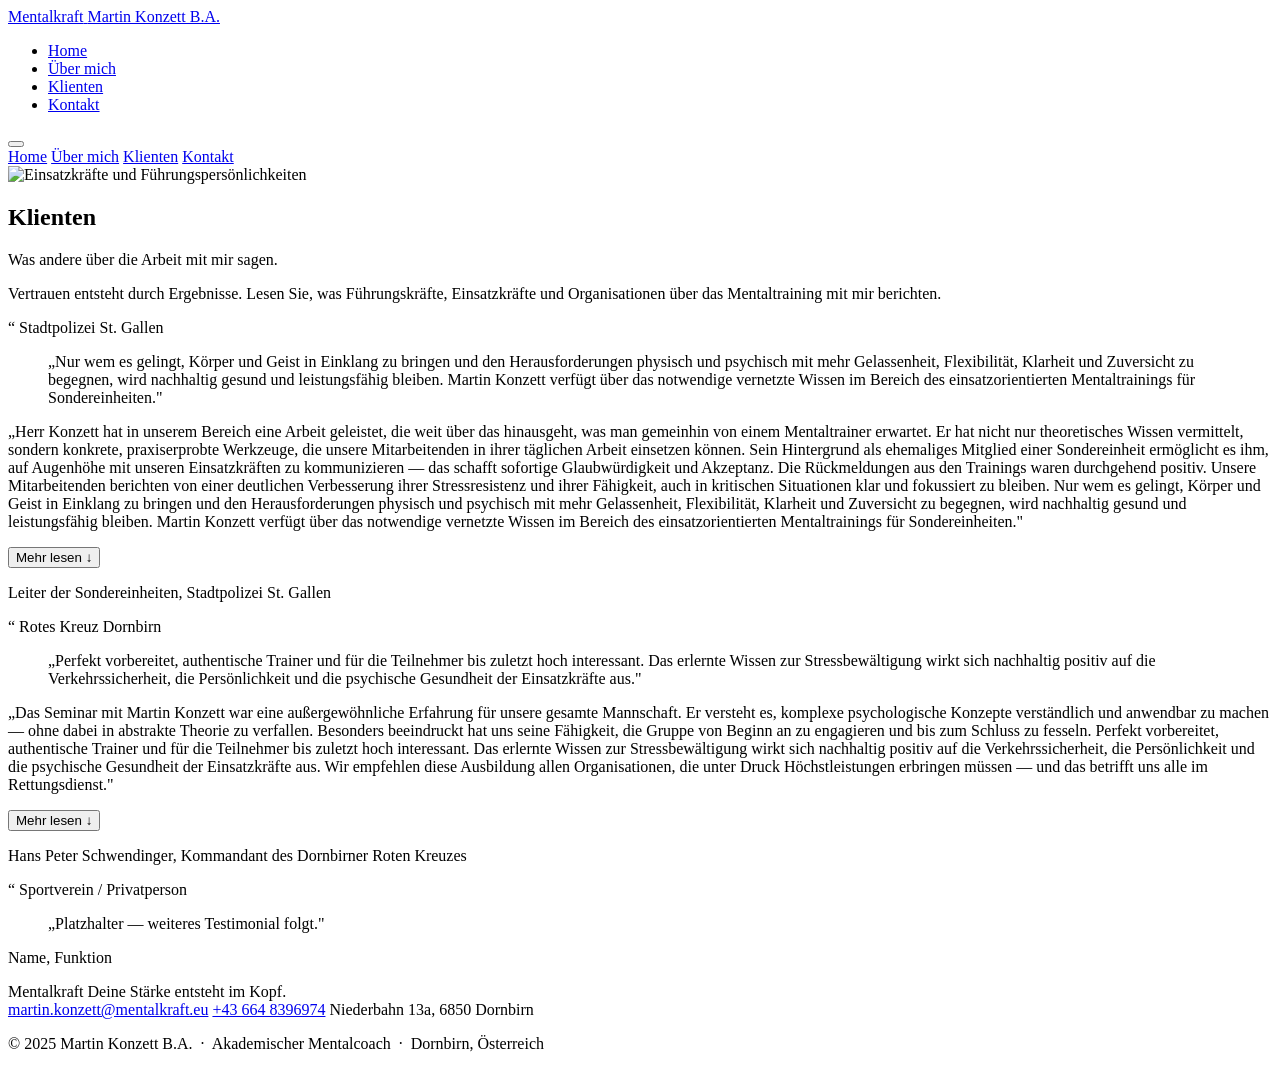
==== klienten.html @ e2764fb9 "Add files via upload" ====
<!DOCTYPE html>
<html lang="de">
<head>
  <meta charset="UTF-8">
  <meta name="viewport" content="width=device-width, initial-scale=1.0">
  <title>Klienten — MENTALKRAFT | Martin Konzett B.A.</title>
  <meta name="description" content="Was Führungskräfte, Einsatzkräfte und Organisationen über das Mentaltraining mit Martin Konzett B.A. berichten.">
  <link rel="preconnect" href="https://fonts.googleapis.com">
  <link rel="preconnect" href="https://fonts.gstatic.com" crossorigin>
  <link href="https://fonts.googleapis.com/css2?family=Cormorant+Garamond:ital,wght@0,300;0,400;0,600;0,700;1,300;1,400;1,600&family=DM+Sans:wght@300;400;500&display=swap" rel="stylesheet">
  <link rel="stylesheet" href="css/style.css">
</head>
<body>

<!-- ================================================================
     NAVIGATION
     ================================================================ -->
<header>
  <nav class="nav" aria-label="Hauptnavigation">
    <a class="nav-logo" href="index.html">
      <span class="nav-logo-name">Mentalkraft</span>
      <span class="nav-logo-subtitle">Martin Konzett B.A.</span>
    </a>

    <ul class="nav-links" role="list">
      <li><a href="index.html">Home</a></li>
      <li><a href="ueber-mich.html">Über mich</a></li>
      <li><a href="klienten.html" class="active">Klienten</a></li>
      <li><a href="kontakt.html">Kontakt</a></li>
    </ul>

    <button class="nav-hamburger" aria-label="Menü öffnen" aria-expanded="false" aria-controls="mobile-overlay">
      <span></span>
      <span></span>
      <span></span>
    </button>
  </nav>

  <div class="nav-mobile-overlay" id="mobile-overlay" role="dialog" aria-label="Mobilmenü">
    <a href="index.html">Home</a>
    <a href="ueber-mich.html">Über mich</a>
    <a href="klienten.html" class="active">Klienten</a>
    <a href="kontakt.html">Kontakt</a>
  </div>
</header>

<main>

  <!-- ================================================================
       SECTION 1 — PAGE HERO
       ================================================================ -->
  <!-- PLACEHOLDER: All Unsplash images to be replaced with licensed or owned photography -->
  <section class="page-hero" aria-label="Seiten-Header">
    <div class="page-hero-bg">
      <img src="https://images.unsplash.com/photo-1552664730-d307ca884978?w=1920&q=80"
           alt="Einsatzkräfte und Führungspersönlichkeiten">
    </div>
    <div class="page-hero-overlay" aria-hidden="true"></div>
    <div class="page-hero-content">
      <h1 class="page-hero-title">Klienten</h1>
      <p class="page-hero-subline">Was andere über die Arbeit mit mir sagen.</p>
    </div>
  </section>


  <!-- ================================================================
       SECTION 2 — INTRO
       ================================================================ -->
  <section class="klienten-intro" aria-labelledby="klienten-intro-heading">
    <p class="klienten-intro-text reveal">
      Vertrauen entsteht durch Ergebnisse. Lesen Sie, was Führungskräfte,
      Einsatzkräfte und Organisationen über das Mentaltraining mit mir berichten.
    </p>
  </section>


  <!-- ================================================================
       SECTION 3 — TESTIMONIALS
       ================================================================ -->
  <section class="testimonials-section" aria-labelledby="testimonials-heading">

    <!-- TESTIMONIAL 1 — Stadtpolizei St. Gallen -->
    <article class="testimonial-block reveal" aria-label="Testimonial Stadtpolizei St. Gallen">
      <span class="testimonial-deco-quote" aria-hidden="true">&ldquo;</span>
      <span class="testimonial-badge">Stadtpolizei St. Gallen</span>

      <blockquote class="testimonial-quote">
        „Nur wem es gelingt, Körper und Geist in Einklang zu bringen und den
        Herausforderungen physisch und psychisch mit mehr Gelassenheit, Flexibilität,
        Klarheit und Zuversicht zu begegnen, wird nachhaltig gesund und leistungsfähig
        bleiben. Martin Konzett verfügt über das notwendige vernetzte Wissen im Bereich
        des einsatzorientierten Mentaltrainings für Sondereinheiten."
      </blockquote>

      <div class="testimonial-full" aria-hidden="true">
        <p class="testimonial-full-text">
          „Herr Konzett hat in unserem Bereich eine Arbeit geleistet, die weit über
          das hinausgeht, was man gemeinhin von einem Mentaltrainer erwartet. Er hat nicht
          nur theoretisches Wissen vermittelt, sondern konkrete, praxiserprobte Werkzeuge,
          die unsere Mitarbeitenden in ihrer täglichen Arbeit einsetzen können. Sein Hintergrund
          als ehemaliges Mitglied einer Sondereinheit ermöglicht es ihm, auf Augenhöhe mit unseren
          Einsatzkräften zu kommunizieren — das schafft sofortige Glaubwürdigkeit und Akzeptanz.
          Die Rückmeldungen aus den Trainings waren durchgehend positiv. Unsere Mitarbeitenden
          berichten von einer deutlichen Verbesserung ihrer Stressresistenz und ihrer Fähigkeit,
          auch in kritischen Situationen klar und fokussiert zu bleiben.
          Nur wem es gelingt, Körper und Geist in Einklang zu bringen und den Herausforderungen
          physisch und psychisch mit mehr Gelassenheit, Flexibilität, Klarheit und Zuversicht
          zu begegnen, wird nachhaltig gesund und leistungsfähig bleiben.
          Martin Konzett verfügt über das notwendige vernetzte Wissen im Bereich des
          einsatzorientierten Mentaltrainings für Sondereinheiten."
        </p>
      </div>

      <button class="mehr-lesen-btn" aria-expanded="false">Mehr lesen ↓</button>
      <p class="testimonial-attribution">Leiter der Sondereinheiten, Stadtpolizei St. Gallen</p>
    </article>


    <!-- TESTIMONIAL 2 — Rotes Kreuz Dornbirn -->
    <article class="testimonial-block testimonial-block--alt reveal reveal-d1"
             aria-label="Testimonial Rotes Kreuz Dornbirn">
      <span class="testimonial-deco-quote" aria-hidden="true">&ldquo;</span>
      <span class="testimonial-badge">Rotes Kreuz Dornbirn</span>

      <blockquote class="testimonial-quote">
        „Perfekt vorbereitet, authentische Trainer und für die Teilnehmer bis zuletzt
        hoch interessant. Das erlernte Wissen zur Stressbewältigung wirkt sich nachhaltig
        positiv auf die Verkehrssicherheit, die Persönlichkeit und die psychische
        Gesundheit der Einsatzkräfte aus."
      </blockquote>

      <div class="testimonial-full" aria-hidden="true">
        <p class="testimonial-full-text">
          „Das Seminar mit Martin Konzett war eine außergewöhnliche Erfahrung für unsere
          gesamte Mannschaft. Er versteht es, komplexe psychologische Konzepte verständlich
          und anwendbar zu machen — ohne dabei in abstrakte Theorie zu verfallen.
          Besonders beeindruckt hat uns seine Fähigkeit, die Gruppe von Beginn an zu engagieren
          und bis zum Schluss zu fesseln. Perfekt vorbereitet, authentische Trainer und für die
          Teilnehmer bis zuletzt hoch interessant. Das erlernte Wissen zur Stressbewältigung
          wirkt sich nachhaltig positiv auf die Verkehrssicherheit, die Persönlichkeit und
          die psychische Gesundheit der Einsatzkräfte aus.
          Wir empfehlen diese Ausbildung allen Organisationen, die unter Druck Höchstleistungen
          erbringen müssen — und das betrifft uns alle im Rettungsdienst."
        </p>
      </div>

      <button class="mehr-lesen-btn" aria-expanded="false">Mehr lesen ↓</button>
      <p class="testimonial-attribution">
        Hans Peter Schwendinger, Kommandant des Dornbirner Roten Kreuzes
      </p>
    </article>


    <!-- TESTIMONIAL 3 — Placeholder -->
    <!-- PLACEHOLDER: Add third testimonial when available -->
    <article class="testimonial-block reveal reveal-d2"
             aria-label="Testimonial Platzhalter">
      <span class="testimonial-deco-quote" aria-hidden="true">&ldquo;</span>
      <span class="testimonial-badge">Sportverein / Privatperson</span>

      <blockquote class="testimonial-quote">
        „Platzhalter — weiteres Testimonial folgt."
      </blockquote>

      <p class="testimonial-attribution">Name, Funktion</p>
    </article>

  </section>

</main>


<!-- ================================================================
     FOOTER
     ================================================================ -->
<footer class="footer" aria-label="Seitenende">
  <div class="footer-inner">
    <div>
      <span class="footer-brand-name">Mentalkraft</span>
      <span class="footer-tagline">Deine Stärke entsteht im Kopf.</span>
    </div>
    <address class="footer-contact" style="font-style:normal;">
      <a href="mailto:martin.konzett@mentalkraft.eu">martin.konzett@mentalkraft.eu</a>
      <a href="tel:+436648396974">+43 664 8396974</a>
      <span>Niederbahn 13a, 6850 Dornbirn</span>
    </address>
  </div>
  <div class="footer-bottom">
    <p class="footer-copyright">
      &copy; 2025 Martin Konzett B.A. &nbsp;&middot;&nbsp; Akademischer Mentalcoach
      &nbsp;&middot;&nbsp; Dornbirn, Österreich
    </p>
  </div>
</footer>

<script src="js/main.js"></script>
</body>
</html>
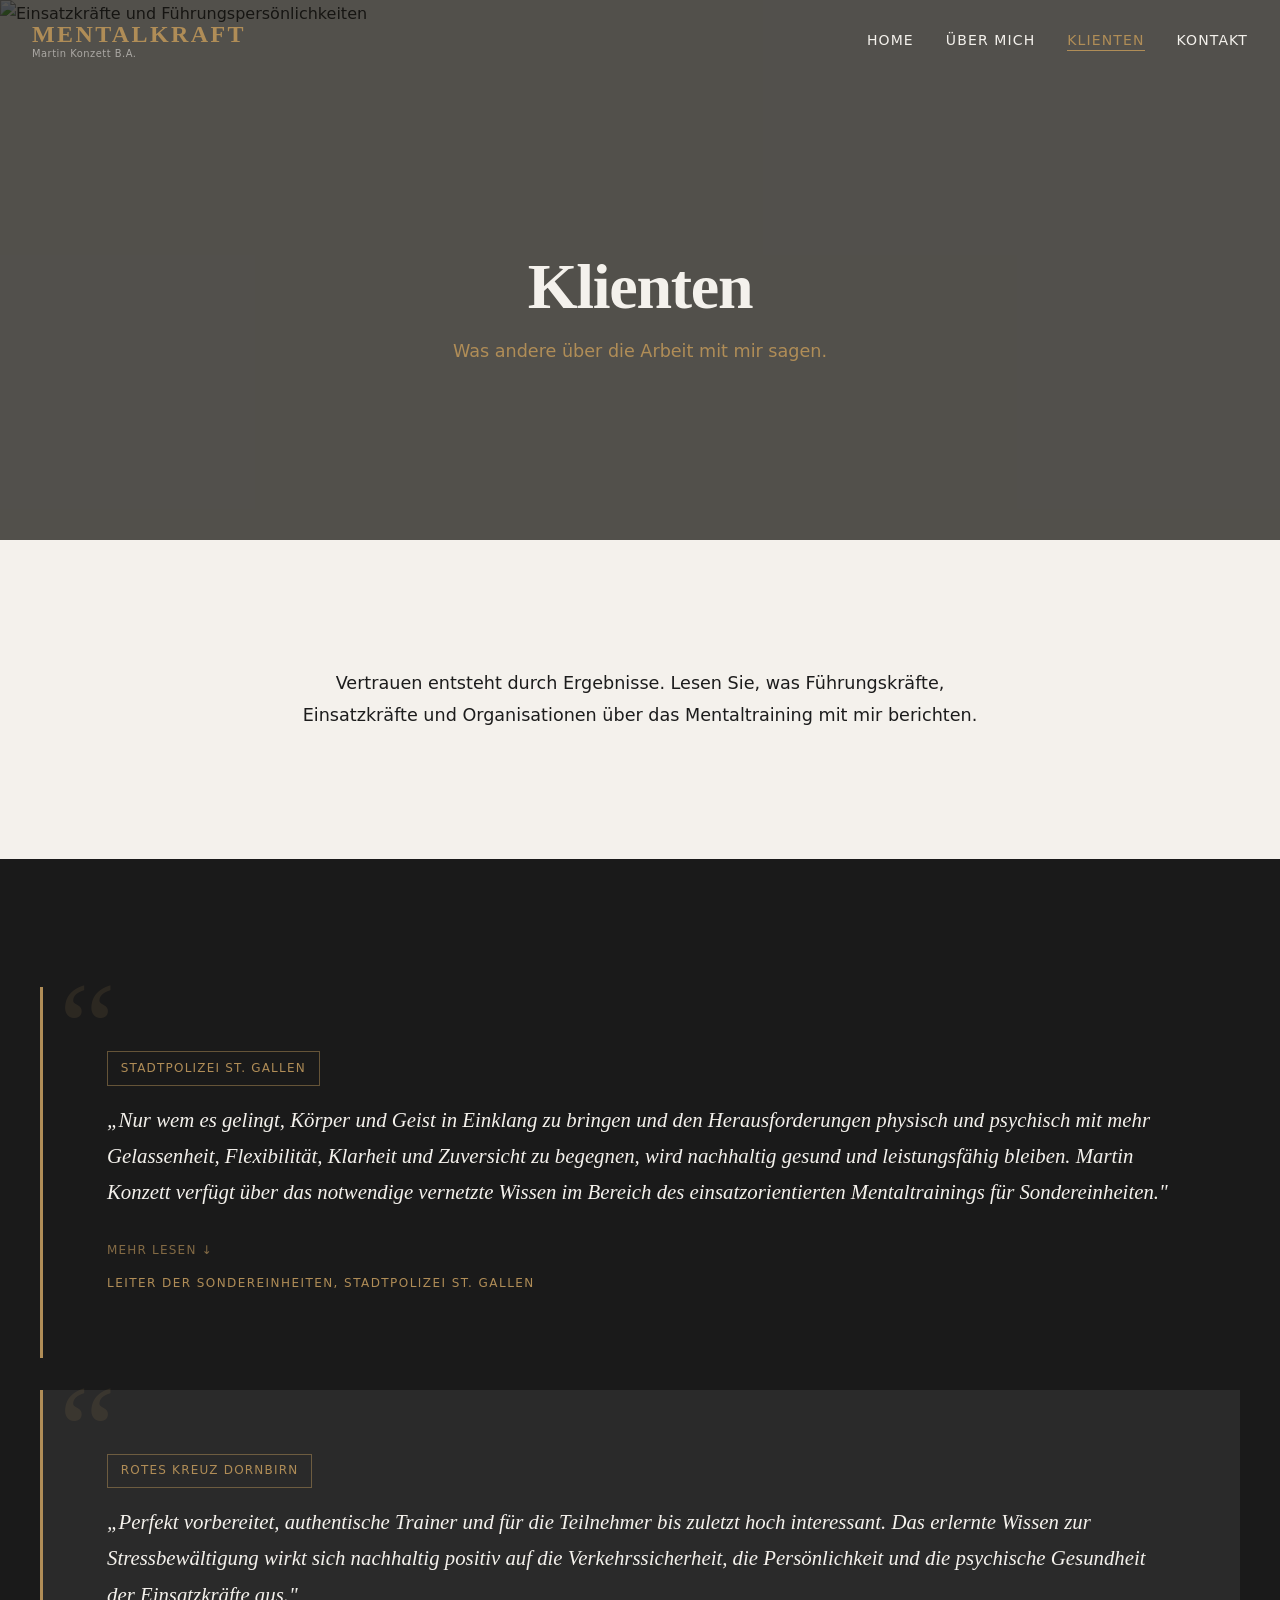
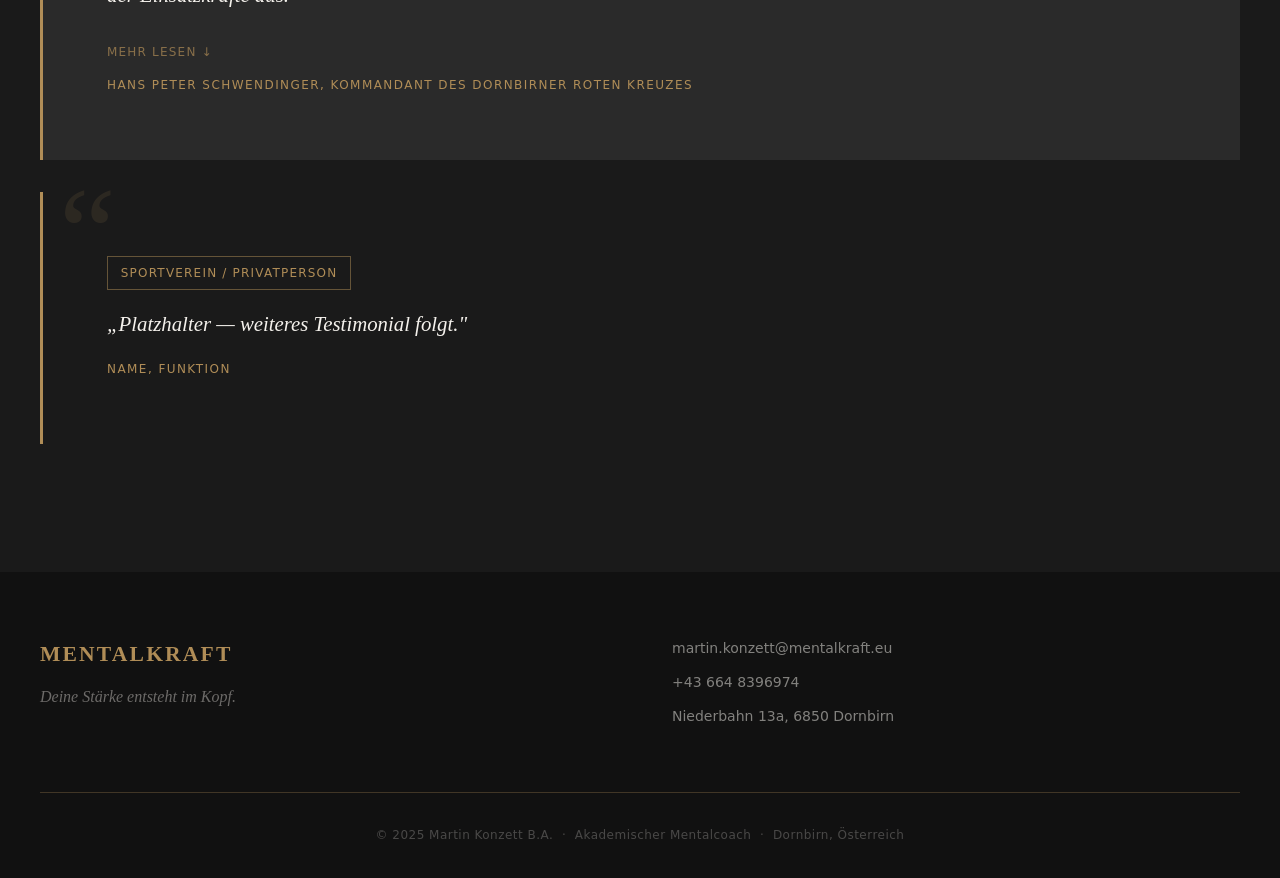
==== commit 853982ba: "Add files via upload" ====
--- a/klienten.html
+++ b/klienten.html
@@ -8,7 +8,7 @@
   <link rel="preconnect" href="https://fonts.googleapis.com">
   <link rel="preconnect" href="https://fonts.gstatic.com" crossorigin>
   <link href="https://fonts.googleapis.com/css2?family=Cormorant+Garamond:ital,wght@0,300;0,400;0,600;0,700;1,300;1,400;1,600&family=DM+Sans:wght@300;400;500&display=swap" rel="stylesheet">
-  <link rel="stylesheet" href="css/style.css">
+  <link rel="stylesheet" href="style.css">
 </head>
 <body>
 
@@ -193,6 +193,6 @@
   </div>
 </footer>
 
-<script src="js/main.js"></script>
+<script src="main.js"></script>
 </body>
 </html>
--- a/style.css
+++ b/style.css
@@ -0,0 +1,1484 @@
+/* ================================================================
+   MENTALKRAFT — css/style.css
+   Martin Konzett B.A. | Akademischer Mentalcoach
+   ================================================================ */
+
+/* ================================================================
+   1. CSS VARIABLES
+   ================================================================ */
+:root {
+  --color-dark:            #1A1A1A;
+  --color-dark-secondary:  #2A2A2A;
+  --color-light:           #F4F1EC;
+  --color-light-secondary: #EAE6DF;
+  --color-accent:          #B08D57;
+  --color-accent-dark:     #8A6D3F;
+  --color-text-dark:       #1C1C1C;
+  --color-text-light:      #F4F1EC;
+  --color-text-muted:      #7A7A7A;
+  --color-overlay:         rgba(20, 18, 14, 0.65);
+
+  --font-display: 'Cormorant Garamond', Georgia, serif;
+  --font-body:    'DM Sans', system-ui, sans-serif;
+
+  --text-xs:   0.75rem;
+  --text-sm:   0.875rem;
+  --text-base: 1rem;
+  --text-lg:   1.125rem;
+  --text-xl:   1.25rem;
+  --text-2xl:  1.5rem;
+  --text-3xl:  2rem;
+  --text-4xl:  2.75rem;
+  --text-5xl:  3.75rem;
+  --text-6xl:  5rem;
+
+  --space-xs:  0.5rem;
+  --space-sm:  1rem;
+  --space-md:  2rem;
+  --space-lg:  4rem;
+  --space-xl:  8rem;
+  --space-2xl: 12rem;
+
+  --max-width: 1200px;
+  --nav-height: 80px;
+  --transition: 0.3s ease;
+}
+
+/* ================================================================
+   2. RESET
+   ================================================================ */
+*, *::before, *::after {
+  box-sizing: border-box;
+  margin: 0;
+  padding: 0;
+}
+
+html {
+  scroll-behavior: smooth;
+}
+
+body {
+  font-family: var(--font-body);
+  font-size: var(--text-base);
+  line-height: 1.75;
+  color: var(--color-text-dark);
+  background-color: var(--color-light);
+  -webkit-font-smoothing: antialiased;
+  -moz-osx-font-smoothing: grayscale;
+}
+
+img {
+  max-width: 100%;
+  display: block;
+}
+
+a {
+  color: inherit;
+  text-decoration: none;
+}
+
+ul, ol {
+  list-style: none;
+}
+
+button {
+  cursor: pointer;
+  border: none;
+  background: none;
+  font-family: inherit;
+}
+
+/* ================================================================
+   3. BASE TYPOGRAPHY
+   ================================================================ */
+h1, h2, h3, h4, h5, h6 {
+  font-family: var(--font-display);
+  font-weight: 600;
+  line-height: 1.1;
+}
+
+p {
+  line-height: 1.75;
+}
+
+/* ================================================================
+   4. LAYOUT
+   ================================================================ */
+.container {
+  max-width: var(--max-width);
+  margin: 0 auto;
+  padding: 0 var(--space-md);
+}
+
+.section-pad {
+  padding: var(--space-xl) var(--space-md);
+}
+
+@media (max-width: 768px) {
+  .section-pad {
+    padding: var(--space-lg) 1.5rem;
+  }
+}
+
+/* ================================================================
+   5. NAVIGATION
+   ================================================================ */
+.nav {
+  position: fixed;
+  top: 0;
+  left: 0;
+  right: 0;
+  z-index: 1000;
+  height: var(--nav-height);
+  padding: 0 var(--space-md);
+  display: flex;
+  align-items: center;
+  justify-content: space-between;
+  transition: background-color var(--transition),
+              box-shadow var(--transition);
+}
+
+.nav.scrolled {
+  background-color: var(--color-dark);
+  box-shadow: 0 1px 24px rgba(0, 0, 0, 0.35);
+}
+
+.nav-logo {
+  display: flex;
+  flex-direction: column;
+  line-height: 1;
+  gap: 3px;
+}
+
+.nav-logo-name {
+  font-family: var(--font-display);
+  font-weight: 600;
+  font-size: 1.5rem;
+  color: var(--color-accent);
+  letter-spacing: 0.1em;
+  text-transform: uppercase;
+}
+
+.nav-logo-subtitle {
+  font-family: var(--font-body);
+  font-weight: 300;
+  font-size: 0.62rem;
+  color: rgba(244, 241, 236, 0.55);
+  letter-spacing: 0.05em;
+}
+
+.nav-links {
+  display: flex;
+  gap: var(--space-md);
+  align-items: center;
+}
+
+.nav-links a {
+  font-family: var(--font-body);
+  font-weight: 500;
+  font-size: var(--text-sm);
+  letter-spacing: 0.08em;
+  text-transform: uppercase;
+  color: var(--color-text-light);
+  transition: color var(--transition);
+  position: relative;
+}
+
+.nav-links a::after {
+  content: '';
+  position: absolute;
+  bottom: -3px;
+  left: 0;
+  width: 0;
+  height: 1px;
+  background: var(--color-accent);
+  transition: width var(--transition);
+}
+
+.nav-links a:hover::after,
+.nav-links a.active::after {
+  width: 100%;
+}
+
+.nav-links a:hover,
+.nav-links a.active {
+  color: var(--color-accent);
+}
+
+/* Hamburger */
+.nav-hamburger {
+  display: none;
+  flex-direction: column;
+  gap: 5px;
+  width: 26px;
+  cursor: pointer;
+  padding: 4px;
+  background: none;
+  border: none;
+  z-index: 1001;
+  position: relative;
+}
+
+.nav-hamburger span {
+  display: block;
+  width: 100%;
+  height: 1.5px;
+  background-color: var(--color-text-light);
+  transition: transform var(--transition), opacity var(--transition);
+  transform-origin: center;
+}
+
+.nav-hamburger.open span:nth-child(1) {
+  transform: translateY(6.5px) rotate(45deg);
+}
+.nav-hamburger.open span:nth-child(2) {
+  opacity: 0;
+  transform: scaleX(0);
+}
+.nav-hamburger.open span:nth-child(3) {
+  transform: translateY(-6.5px) rotate(-45deg);
+}
+
+/* Mobile menu overlay */
+.nav-mobile-overlay {
+  position: fixed;
+  inset: 0;
+  background-color: var(--color-dark);
+  z-index: 999;
+  display: flex;
+  flex-direction: column;
+  align-items: center;
+  justify-content: center;
+  gap: var(--space-md);
+  transform: translateX(100%);
+  transition: transform 0.4s cubic-bezier(0.25, 0.46, 0.45, 0.94);
+  pointer-events: none;
+}
+
+.nav-mobile-overlay.open {
+  transform: translateX(0);
+  pointer-events: all;
+}
+
+.nav-mobile-overlay a {
+  font-family: var(--font-display);
+  font-size: 2.5rem;
+  font-weight: 600;
+  color: var(--color-text-light);
+  letter-spacing: 0.05em;
+  transition: color var(--transition);
+}
+
+.nav-mobile-overlay a:hover,
+.nav-mobile-overlay a.active {
+  color: var(--color-accent);
+}
+
+@media (max-width: 768px) {
+  .nav-links {
+    display: none;
+  }
+  .nav-hamburger {
+    display: flex;
+  }
+}
+
+/* ================================================================
+   6. FOOTER
+   ================================================================ */
+.footer {
+  background-color: #111111;
+  padding: var(--space-lg) var(--space-md) 0;
+}
+
+.footer-inner {
+  max-width: var(--max-width);
+  margin: 0 auto;
+  display: grid;
+  grid-template-columns: 1fr 1fr;
+  gap: var(--space-lg);
+  padding-bottom: var(--space-lg);
+}
+
+@media (max-width: 768px) {
+  .footer-inner {
+    grid-template-columns: 1fr;
+    gap: var(--space-md);
+    padding-bottom: var(--space-md);
+  }
+}
+
+.footer-brand-name {
+  font-family: var(--font-display);
+  font-weight: 600;
+  font-size: 1.35rem;
+  color: var(--color-accent);
+  letter-spacing: 0.1em;
+  text-transform: uppercase;
+  display: block;
+}
+
+.footer-tagline {
+  font-family: var(--font-display);
+  font-weight: 300;
+  font-style: italic;
+  font-size: var(--text-base);
+  color: rgba(244, 241, 236, 0.4);
+  margin-top: 0.6rem;
+  display: block;
+}
+
+.footer-contact {
+  display: flex;
+  flex-direction: column;
+  justify-content: center;
+  gap: 0.6rem;
+}
+
+.footer-contact a,
+.footer-contact span {
+  font-family: var(--font-body);
+  font-weight: 300;
+  font-size: var(--text-sm);
+  color: rgba(244, 241, 236, 0.5);
+  transition: color var(--transition);
+  display: block;
+}
+
+.footer-contact a:hover {
+  color: var(--color-accent);
+}
+
+.footer-bottom {
+  max-width: var(--max-width);
+  margin: 0 auto;
+  padding: var(--space-md) 0;
+  border-top: 1px solid rgba(176, 141, 87, 0.3);
+}
+
+.footer-copyright {
+  font-family: var(--font-body);
+  font-weight: 300;
+  font-size: var(--text-xs);
+  color: rgba(244, 241, 236, 0.25);
+  text-align: center;
+  letter-spacing: 0.04em;
+}
+
+/* ================================================================
+   7. SCROLL REVEAL ANIMATIONS
+   Elements are visible by default. JS adds 'will-animate' to body,
+   which scopes the hiding — so without JS everything stays visible.
+   ================================================================ */
+body.will-animate .reveal {
+  opacity: 0;
+  transform: translateY(30px);
+  transition: opacity 0.7s cubic-bezier(0.25, 0.46, 0.45, 0.94),
+              transform 0.7s cubic-bezier(0.25, 0.46, 0.45, 0.94);
+}
+
+body.will-animate .reveal.visible {
+  opacity: 1;
+  transform: translateY(0);
+}
+
+.reveal-d1 { transition-delay: 0.1s; }
+.reveal-d2 { transition-delay: 0.2s; }
+.reveal-d3 { transition-delay: 0.3s; }
+.reveal-d4 { transition-delay: 0.4s; }
+.reveal-d5 { transition-delay: 0.5s; }
+.reveal-d6 { transition-delay: 0.6s; }
+
+/* ================================================================
+   8. SHARED COMPONENTS
+   ================================================================ */
+
+/* Bronze horizontal rule */
+.bronze-rule {
+  width: 60px;
+  height: 2px;
+  background-color: var(--color-accent);
+  display: block;
+}
+
+.bronze-rule--center {
+  margin: 0 auto;
+}
+
+.bronze-rule--sm {
+  width: 40px;
+  height: 1px;
+}
+
+/* Section label */
+.section-label {
+  font-family: var(--font-body);
+  font-weight: 500;
+  font-size: var(--text-xs);
+  color: var(--color-accent);
+  text-transform: uppercase;
+  letter-spacing: 0.15em;
+  display: block;
+}
+
+/* Outline CTA button */
+.btn-outline {
+  display: inline-block;
+  border: 1px solid var(--color-accent);
+  background: transparent;
+  color: var(--color-accent);
+  padding: 1rem 2.5rem;
+  font-family: var(--font-body);
+  font-weight: 500;
+  font-size: 0.85rem;
+  letter-spacing: 0.1em;
+  text-transform: uppercase;
+  transition: background-color var(--transition),
+              color var(--transition);
+  cursor: pointer;
+}
+
+.btn-outline:hover {
+  background-color: var(--color-accent);
+  color: var(--color-dark);
+}
+
+/* Page hero (subpages) */
+.page-hero {
+  position: relative;
+  height: 60vh;
+  min-height: 400px;
+  display: flex;
+  align-items: center;
+  justify-content: center;
+  overflow: hidden;
+}
+
+.page-hero--short {
+  height: 50vh;
+}
+
+.page-hero-bg {
+  position: absolute;
+  inset: 0;
+}
+
+.page-hero-bg img {
+  width: 100%;
+  height: 100%;
+  object-fit: cover;
+  object-position: center top;
+}
+
+.page-hero-overlay {
+  position: absolute;
+  inset: 0;
+  background-color: rgba(20, 18, 14, 0.72);
+  z-index: 1;
+}
+
+.page-hero-content {
+  position: relative;
+  z-index: 2;
+  text-align: center;
+  padding: var(--nav-height) var(--space-md) 0;
+}
+
+.page-hero-breadcrumb {
+  display: block;
+  font-family: var(--font-body);
+  font-weight: 300;
+  font-size: var(--text-xs);
+  color: rgba(176, 141, 87, 0.8);
+  letter-spacing: 0.12em;
+  margin-bottom: var(--space-sm);
+  text-transform: uppercase;
+}
+
+.page-hero-title {
+  font-family: var(--font-display);
+  font-weight: 700;
+  font-size: 4rem;
+  color: var(--color-text-light);
+  letter-spacing: -0.02em;
+  line-height: 1.05;
+}
+
+.page-hero-subline {
+  font-family: var(--font-body);
+  font-weight: 300;
+  font-size: 1.1rem;
+  color: var(--color-accent);
+  margin-top: var(--space-sm);
+}
+
+@media (max-width: 768px) {
+  .page-hero {
+    height: 50vh;
+  }
+  .page-hero-title {
+    font-size: 2.5rem;
+  }
+}
+
+/* ================================================================
+   9. HOME — HERO SLIDESHOW
+   ================================================================ */
+.hero {
+  position: relative;
+  height: 100vh;
+  min-height: 600px;
+  overflow: hidden;
+  display: flex;
+  align-items: center;
+  justify-content: center;
+}
+
+.hero-slides {
+  position: absolute;
+  inset: 0;
+}
+
+.hero-slide {
+  position: absolute;
+  inset: 0;
+  opacity: 0;
+  transition: opacity 1.2s ease;
+}
+
+.hero-slide.active {
+  opacity: 1;
+}
+
+.hero-slide img {
+  width: 100%;
+  height: 100%;
+  object-fit: cover;
+  object-position: center;
+  animation: kenBurns 6s ease-out forwards;
+}
+
+@keyframes kenBurns {
+  from { transform: scale(1); }
+  to   { transform: scale(1.08); }
+}
+
+.hero-overlay {
+  position: absolute;
+  inset: 0;
+  background-color: var(--color-overlay);
+  z-index: 1;
+}
+
+.hero-content {
+  position: relative;
+  z-index: 2;
+  text-align: center;
+  padding: var(--nav-height) var(--space-md) 0;
+  max-width: 900px;
+  width: 100%;
+}
+
+.hero-eyebrow {
+  display: block;
+  font-family: var(--font-body);
+  font-weight: 300;
+  font-size: 0.78rem;
+  color: var(--color-accent);
+  letter-spacing: 0.22em;
+  text-transform: uppercase;
+  margin-bottom: var(--space-sm);
+}
+
+.hero-headline {
+  font-family: var(--font-display);
+  font-weight: 700;
+  font-size: var(--text-6xl);
+  color: var(--color-text-light);
+  letter-spacing: -0.02em;
+  line-height: 1.05;
+  margin-bottom: 0.5rem;
+}
+
+.hero-subheadline {
+  font-family: var(--font-display);
+  font-weight: 300;
+  font-style: italic;
+  font-size: var(--text-3xl);
+  color: var(--color-accent);
+  margin-bottom: var(--space-md);
+  line-height: 1.3;
+}
+
+.hero-scroll {
+  position: absolute;
+  bottom: 2.5rem;
+  left: 50%;
+  transform: translateX(-50%);
+  z-index: 2;
+  display: flex;
+  flex-direction: column;
+  align-items: center;
+  gap: 0.5rem;
+}
+
+.hero-scroll-text {
+  font-family: var(--font-body);
+  font-weight: 300;
+  font-size: 0.6rem;
+  color: rgba(244, 241, 236, 0.4);
+  letter-spacing: 0.2em;
+  text-transform: uppercase;
+}
+
+.hero-scroll-line {
+  width: 1px;
+  height: 50px;
+  background: linear-gradient(to bottom, var(--color-accent), transparent);
+  animation: scrollDrop 2s ease-in-out infinite;
+}
+
+@keyframes scrollDrop {
+  0%   { opacity: 0.8; transform: scaleY(1) translateY(0); }
+  50%  { opacity: 0.3; transform: scaleY(0.6) translateY(10px); }
+  100% { opacity: 0.8; transform: scaleY(1) translateY(0); }
+}
+
+@media (max-width: 768px) {
+  .hero-headline    { font-size: var(--text-4xl); }
+  .hero-subheadline { font-size: var(--text-2xl); }
+}
+
+/* ================================================================
+   10. HOME — INTRO STATEMENT
+   ================================================================ */
+.intro-section {
+  background-color: var(--color-light);
+  padding: var(--space-xl) var(--space-md);
+}
+
+.intro-inner {
+  max-width: 760px;
+  margin: 0 auto;
+  text-align: center;
+}
+
+.intro-text {
+  font-family: var(--font-display);
+  font-weight: 400;
+  font-size: var(--text-2xl);
+  line-height: 1.65;
+  color: var(--color-text-dark);
+  margin-bottom: var(--space-md);
+}
+
+.intro-slogan {
+  font-family: var(--font-display);
+  font-weight: 300;
+  font-style: italic;
+  font-size: var(--text-xl);
+  color: var(--color-accent);
+}
+
+@media (max-width: 768px) {
+  .intro-text { font-size: var(--text-xl); }
+}
+
+/* ================================================================
+   11. HOME — WHO HE WORKS WITH
+   ================================================================ */
+.who-section {
+  background-color: var(--color-dark);
+  padding: var(--space-xl) var(--space-md);
+}
+
+.who-inner {
+  max-width: var(--max-width);
+  margin: 0 auto;
+}
+
+.section-headline {
+  font-family: var(--font-display);
+  font-weight: 600;
+  font-size: var(--text-4xl);
+  color: var(--color-text-light);
+  margin-bottom: var(--space-lg);
+  line-height: 1.1;
+}
+
+.section-headline--center {
+  text-align: center;
+}
+
+.section-headline--dark {
+  color: var(--color-text-dark);
+}
+
+@media (max-width: 768px) {
+  .section-headline { font-size: var(--text-3xl); }
+}
+
+.client-grid {
+  display: grid;
+  grid-template-columns: repeat(3, 1fr);
+  gap: var(--space-sm) var(--space-md);
+}
+
+@media (max-width: 1024px) {
+  .client-grid { grid-template-columns: repeat(2, 1fr); }
+}
+
+@media (max-width: 600px) {
+  .client-grid { grid-template-columns: 1fr; }
+}
+
+.client-item {
+  padding: var(--space-sm) 0;
+}
+
+.client-item-rule {
+  width: 40px;
+  height: 1px;
+  background-color: var(--color-accent);
+  margin-bottom: var(--space-sm);
+  display: block;
+}
+
+.client-item-name {
+  font-family: var(--font-body);
+  font-weight: 500;
+  font-size: var(--text-sm);
+  color: var(--color-text-light);
+  text-transform: uppercase;
+  letter-spacing: 0.15em;
+}
+
+/* ================================================================
+   12. HOME — PULL QUOTE
+   ================================================================ */
+.quote-section {
+  background-color: var(--color-dark-secondary);
+  padding: var(--space-xl) var(--space-md);
+  border-left: 3px solid var(--color-accent);
+  position: relative;
+}
+
+.quote-inner {
+  max-width: 800px;
+  margin: 0 auto;
+  text-align: center;
+}
+
+.quote-text {
+  font-family: var(--font-display);
+  font-weight: 300;
+  font-style: italic;
+  font-size: 2.5rem;
+  color: var(--color-text-light);
+  line-height: 1.3;
+  margin-bottom: var(--space-sm);
+}
+
+.quote-attribution {
+  font-family: var(--font-body);
+  font-weight: 300;
+  font-size: var(--text-sm);
+  color: var(--color-accent);
+  letter-spacing: 0.06em;
+}
+
+@media (max-width: 768px) {
+  .quote-text { font-size: var(--text-3xl); }
+}
+
+/* ================================================================
+   13. HOME — PAGE TEASERS
+   ================================================================ */
+.teasers-section {
+  background-color: var(--color-light-secondary);
+  padding: var(--space-xl) var(--space-md);
+}
+
+.teasers-grid {
+  max-width: var(--max-width);
+  margin: 0 auto;
+  display: grid;
+  grid-template-columns: repeat(3, 1fr);
+  gap: var(--space-md);
+}
+
+@media (max-width: 1024px) {
+  .teasers-grid { grid-template-columns: repeat(2, 1fr); }
+}
+
+@media (max-width: 640px) {
+  .teasers-grid { grid-template-columns: 1fr; }
+}
+
+.teaser-card {
+  background-color: var(--color-dark);
+  padding: 3rem 2.5rem;
+  border-top: 3px solid var(--color-accent);
+  display: flex;
+  flex-direction: column;
+}
+
+.teaser-card-title {
+  font-family: var(--font-display);
+  font-weight: 600;
+  font-size: 1.75rem;
+  color: var(--color-text-light);
+  margin-bottom: var(--space-sm);
+}
+
+.teaser-card-text {
+  font-family: var(--font-body);
+  font-weight: 400;
+  font-size: var(--text-base);
+  color: rgba(244, 241, 236, 0.6);
+  line-height: 1.7;
+  flex: 1;
+  margin-bottom: var(--space-md);
+}
+
+.teaser-card-link {
+  font-family: var(--font-body);
+  font-weight: 500;
+  font-size: var(--text-xs);
+  color: var(--color-accent);
+  text-transform: uppercase;
+  letter-spacing: 0.12em;
+  display: inline-flex;
+  align-items: center;
+  gap: 0.5rem;
+  transition: gap var(--transition);
+  align-self: flex-start;
+}
+
+.teaser-card-link:hover {
+  gap: 1rem;
+}
+
+/* ================================================================
+   14. ÜBER MICH — INTRO
+   ================================================================ */
+.about-intro {
+  background-color: var(--color-light);
+  padding: var(--space-xl) var(--space-md);
+}
+
+.about-intro-grid {
+  max-width: var(--max-width);
+  margin: 0 auto;
+  display: grid;
+  grid-template-columns: 60fr 40fr;
+  gap: var(--space-lg);
+  align-items: center;
+}
+
+@media (max-width: 1024px) {
+  .about-intro-grid {
+    grid-template-columns: 1fr;
+  }
+  .about-intro-image {
+    max-width: 420px;
+  }
+}
+
+.about-intro-label {
+  font-family: var(--font-body);
+  font-weight: 500;
+  font-size: var(--text-xs);
+  color: var(--color-accent);
+  text-transform: uppercase;
+  letter-spacing: 0.12em;
+  display: block;
+  margin-bottom: var(--space-sm);
+}
+
+.about-intro-headline {
+  font-family: var(--font-display);
+  font-weight: 700;
+  font-size: 3rem;
+  color: var(--color-text-dark);
+  margin-bottom: var(--space-md);
+  line-height: 1.1;
+}
+
+.about-intro-text {
+  font-family: var(--font-body);
+  font-weight: 400;
+  font-size: var(--text-base);
+  line-height: 1.8;
+  color: var(--color-text-dark);
+}
+
+.about-intro-image img {
+  width: 100%;
+  aspect-ratio: 3/4;
+  object-fit: cover;
+  object-position: center top;
+  border-left: 4px solid var(--color-accent);
+}
+
+/* ================================================================
+   15. ÜBER MICH — COBRA SECTION
+   ================================================================ */
+.cobra-section {
+  background-color: var(--color-dark);
+  padding: var(--space-xl) var(--space-md);
+}
+
+.cobra-inner {
+  max-width: 800px;
+  margin: 0 auto;
+}
+
+.cobra-headline {
+  font-family: var(--font-display);
+  font-weight: 600;
+  font-size: 3rem;
+  color: var(--color-text-light);
+  margin-bottom: var(--space-md);
+  line-height: 1.15;
+}
+
+@media (max-width: 768px) {
+  .cobra-headline { font-size: var(--text-3xl); }
+}
+
+.cobra-text {
+  font-family: var(--font-body);
+  font-weight: 400;
+  font-size: var(--text-base);
+  line-height: 1.8;
+  color: rgba(244, 241, 236, 0.7);
+}
+
+.stats-row {
+  display: grid;
+  grid-template-columns: repeat(3, 1fr);
+  gap: var(--space-md);
+  margin-top: var(--space-lg);
+  padding-top: var(--space-lg);
+  border-top: 1px solid rgba(176, 141, 87, 0.25);
+}
+
+@media (max-width: 600px) {
+  .stats-row { grid-template-columns: 1fr; gap: var(--space-sm); }
+}
+
+.stat-item {
+  text-align: center;
+  padding: var(--space-sm);
+}
+
+.stat-value {
+  font-family: var(--font-display);
+  font-weight: 600;
+  font-size: 2.5rem;
+  color: var(--color-accent);
+  display: block;
+  line-height: 1;
+  margin-bottom: 0.4rem;
+}
+
+.stat-label {
+  font-family: var(--font-body);
+  font-weight: 300;
+  font-size: var(--text-xs);
+  color: rgba(244, 241, 236, 0.45);
+  display: block;
+  text-transform: uppercase;
+  letter-spacing: 0.1em;
+}
+
+/* ================================================================
+   16. ÜBER MICH — APPROACH
+   ================================================================ */
+.approach-section {
+  background-color: var(--color-light);
+  padding: var(--space-xl) var(--space-md);
+}
+
+.approach-inner {
+  max-width: var(--max-width);
+  margin: 0 auto;
+}
+
+.approach-block {
+  display: grid;
+  grid-template-columns: 1fr 1fr;
+  gap: var(--space-lg);
+  align-items: center;
+  padding: var(--space-lg) 0;
+  border-bottom: 1px solid rgba(28, 28, 28, 0.08);
+}
+
+.approach-block:first-child {
+  padding-top: 0;
+}
+
+.approach-block:last-child {
+  border-bottom: none;
+  padding-bottom: 0;
+}
+
+.approach-block--reverse {
+  direction: rtl;
+}
+
+.approach-block--reverse > * {
+  direction: ltr;
+}
+
+@media (max-width: 768px) {
+  .approach-block,
+  .approach-block--reverse {
+    grid-template-columns: 1fr;
+    direction: ltr;
+  }
+  .approach-block--reverse > * {
+    direction: ltr;
+  }
+}
+
+.approach-text-block {
+  padding: var(--space-sm);
+}
+
+.approach-headline {
+  font-family: var(--font-display);
+  font-weight: 600;
+  font-size: var(--text-3xl);
+  color: var(--color-text-dark);
+  margin-bottom: var(--space-sm);
+  line-height: 1.2;
+}
+
+.approach-text {
+  font-family: var(--font-body);
+  font-weight: 400;
+  font-size: var(--text-base);
+  line-height: 1.8;
+  color: var(--color-text-dark);
+}
+
+.approach-image img {
+  width: 100%;
+  aspect-ratio: 4/3;
+  object-fit: cover;
+}
+
+/* ================================================================
+   17. KLIENTEN — TESTIMONIALS
+   ================================================================ */
+.testimonials-section {
+  background-color: var(--color-dark);
+  padding: var(--space-xl) var(--space-md);
+}
+
+.testimonial-block {
+  max-width: var(--max-width);
+  margin: 0 auto var(--space-md);
+  padding: var(--space-lg);
+  border-left: 3px solid var(--color-accent);
+  position: relative;
+}
+
+.testimonial-block--alt {
+  background-color: var(--color-dark-secondary);
+}
+
+.testimonial-block:last-child {
+  margin-bottom: 0;
+}
+
+.testimonial-deco-quote {
+  font-family: var(--font-display);
+  font-size: 8rem;
+  color: var(--color-accent);
+  opacity: 0.12;
+  position: absolute;
+  top: -1.5rem;
+  left: var(--space-sm);
+  line-height: 1;
+  pointer-events: none;
+  user-select: none;
+}
+
+.testimonial-badge {
+  display: inline-block;
+  font-family: var(--font-body);
+  font-weight: 500;
+  font-size: var(--text-xs);
+  color: var(--color-accent);
+  border: 1px solid rgba(176, 141, 87, 0.5);
+  padding: 0.35rem 0.8rem;
+  letter-spacing: 0.1em;
+  text-transform: uppercase;
+  margin-bottom: var(--space-sm);
+}
+
+.testimonial-quote {
+  font-family: var(--font-display);
+  font-weight: 400;
+  font-style: italic;
+  font-size: 1.3rem;
+  color: var(--color-text-light);
+  line-height: 1.75;
+  margin-bottom: var(--space-sm);
+}
+
+.testimonial-full {
+  max-height: 0;
+  overflow: hidden;
+  transition: max-height 0.5s ease;
+}
+
+.testimonial-full.open {
+  max-height: 800px;
+}
+
+.testimonial-full-text {
+  font-family: var(--font-display);
+  font-weight: 400;
+  font-style: italic;
+  font-size: 1.1rem;
+  color: rgba(244, 241, 236, 0.65);
+  line-height: 1.75;
+  padding-top: var(--space-sm);
+  margin-top: var(--space-sm);
+  border-top: 1px solid rgba(176, 141, 87, 0.15);
+}
+
+.testimonial-attribution {
+  font-family: var(--font-body);
+  font-weight: 500;
+  font-size: var(--text-xs);
+  color: var(--color-accent);
+  text-transform: uppercase;
+  letter-spacing: 0.12em;
+  margin-top: var(--space-sm);
+  display: block;
+}
+
+.mehr-lesen-btn {
+  font-family: var(--font-body);
+  font-weight: 500;
+  font-size: var(--text-xs);
+  color: rgba(176, 141, 87, 0.7);
+  text-transform: uppercase;
+  letter-spacing: 0.1em;
+  background: none;
+  border: none;
+  cursor: pointer;
+  padding: 0;
+  margin-top: var(--space-sm);
+  transition: color var(--transition);
+  display: block;
+}
+
+.mehr-lesen-btn:hover {
+  color: var(--color-accent);
+}
+
+/* ================================================================
+   18. KLIENTEN — INTRO + CLIENT TYPES
+   ================================================================ */
+.klienten-intro {
+  background-color: var(--color-light);
+  padding: var(--space-xl) var(--space-md);
+}
+
+.klienten-intro-text {
+  max-width: 680px;
+  margin: 0 auto;
+  text-align: center;
+  font-family: var(--font-body);
+  font-weight: 400;
+  font-size: 1.1rem;
+  color: var(--color-text-dark);
+  line-height: 1.8;
+}
+
+.client-types-section {
+  background-color: var(--color-light-secondary);
+  padding: var(--space-xl) var(--space-md);
+}
+
+.client-types-inner {
+  max-width: var(--max-width);
+  margin: 0 auto;
+}
+
+.section-subtitle {
+  font-family: var(--font-body);
+  font-weight: 400;
+  font-size: var(--text-base);
+  color: var(--color-text-muted);
+  max-width: 580px;
+  margin: 0.75rem auto var(--space-lg);
+  text-align: center;
+  line-height: 1.7;
+}
+
+.client-types-grid {
+  display: grid;
+  grid-template-columns: repeat(3, 1fr);
+  gap: var(--space-md);
+}
+
+@media (max-width: 1024px) {
+  .client-types-grid { grid-template-columns: repeat(2, 1fr); }
+}
+
+@media (max-width: 600px) {
+  .client-types-grid { grid-template-columns: 1fr; }
+}
+
+.client-type-card {
+  background-color: var(--color-dark);
+  border-top: 3px solid var(--color-accent);
+  padding: var(--space-md);
+}
+
+.client-type-title {
+  font-family: var(--font-body);
+  font-weight: 500;
+  font-size: var(--text-sm);
+  color: var(--color-text-light);
+  text-transform: uppercase;
+  letter-spacing: 0.1em;
+  margin-bottom: 0.5rem;
+  display: block;
+}
+
+.client-type-desc {
+  font-family: var(--font-body);
+  font-weight: 300;
+  font-size: var(--text-sm);
+  color: var(--color-text-muted);
+  line-height: 1.6;
+}
+
+/* ================================================================
+   19. KONTAKT
+   ================================================================ */
+.contact-hero {
+  position: relative;
+  height: 50vh;
+  min-height: 340px;
+  background-color: var(--color-dark);
+  display: flex;
+  align-items: center;
+  justify-content: center;
+  overflow: hidden;
+}
+
+/* Grain texture overlay */
+.contact-hero::before {
+  content: '';
+  position: absolute;
+  inset: 0;
+  background-image: url("data:image/svg+xml,%3Csvg xmlns='http://www.w3.org/2000/svg' width='300' height='300'%3E%3Cfilter id='n'%3E%3CfeTurbulence type='fractalNoise' baseFrequency='0.75' numOctaves='4' stitchTiles='stitch'/%3E%3C/filter%3E%3Crect width='300' height='300' filter='url(%23n)' opacity='0.06'/%3E%3C/svg%3E");
+  opacity: 0.5;
+  pointer-events: none;
+}
+
+.contact-hero-content {
+  position: relative;
+  z-index: 1;
+  text-align: center;
+  padding: var(--nav-height) var(--space-md) 0;
+}
+
+.contact-split {
+  display: grid;
+  grid-template-columns: 1fr 1fr;
+}
+
+@media (max-width: 900px) {
+  .contact-split { grid-template-columns: 1fr; }
+}
+
+.contact-info {
+  background-color: var(--color-dark);
+  padding: 5rem;
+}
+
+.contact-form-wrapper {
+  background-color: var(--color-light);
+  padding: 5rem;
+}
+
+@media (max-width: 1200px) {
+  .contact-info,
+  .contact-form-wrapper {
+    padding: 4rem 3rem;
+  }
+}
+
+@media (max-width: 768px) {
+  .contact-info,
+  .contact-form-wrapper {
+    padding: 3rem 1.5rem;
+  }
+}
+
+.contact-info-headline {
+  font-family: var(--font-display);
+  font-weight: 600;
+  font-size: 2.5rem;
+  color: var(--color-text-light);
+  margin-bottom: var(--space-sm);
+  line-height: 1.1;
+}
+
+.contact-info-body {
+  font-family: var(--font-body);
+  font-weight: 400;
+  font-size: var(--text-base);
+  color: rgba(244, 241, 236, 0.55);
+  line-height: 1.75;
+  margin-bottom: var(--space-lg);
+}
+
+.contact-item {
+  padding-top: var(--space-sm);
+  border-top: 1px solid rgba(176, 141, 87, 0.2);
+  margin-bottom: var(--space-sm);
+}
+
+.contact-item-label {
+  font-family: var(--font-body);
+  font-weight: 500;
+  font-size: var(--text-xs);
+  color: var(--color-accent);
+  text-transform: uppercase;
+  letter-spacing: 0.12em;
+  display: block;
+  margin-bottom: 0.3rem;
+}
+
+.contact-item-value {
+  font-family: var(--font-body);
+  font-weight: 300;
+  font-size: var(--text-base);
+  color: var(--color-text-light);
+  transition: color var(--transition);
+  display: block;
+}
+
+a.contact-item-value:hover {
+  color: var(--color-accent);
+}
+
+/* Contact form */
+.contact-form {
+  display: flex;
+  flex-direction: column;
+  gap: 1.5rem;
+}
+
+.form-group {
+  display: flex;
+  flex-direction: column;
+  gap: 0.4rem;
+}
+
+.form-label {
+  font-family: var(--font-body);
+  font-weight: 500;
+  font-size: var(--text-xs);
+  text-transform: uppercase;
+  letter-spacing: 0.08em;
+  color: var(--color-text-dark);
+}
+
+.form-input,
+.form-textarea {
+  font-family: var(--font-body);
+  font-size: var(--text-base);
+  padding: 0.875rem 1rem;
+  border: 1px solid #C8C4BC;
+  background-color: #FDFAF6;
+  color: var(--color-text-dark);
+  outline: none;
+  border-radius: 0;
+  width: 100%;
+  appearance: none;
+  -webkit-appearance: none;
+  transition: border-color var(--transition);
+}
+
+.form-input:focus,
+.form-textarea:focus {
+  border-color: var(--color-accent);
+}
+
+.form-textarea {
+  min-height: 150px;
+  resize: vertical;
+  line-height: 1.6;
+}
+
+.btn-submit {
+  width: 100%;
+  background-color: var(--color-accent);
+  color: var(--color-dark);
+  font-family: var(--font-body);
+  font-weight: 500;
+  font-size: var(--text-sm);
+  text-transform: uppercase;
+  letter-spacing: 0.1em;
+  padding: 1.1rem;
+  border: none;
+  cursor: pointer;
+  transition: background-color var(--transition);
+  border-radius: 0;
+}
+
+.btn-submit:hover {
+  background-color: var(--color-accent-dark);
+}
+
+.btn-submit:disabled {
+  cursor: default;
+}
+
+/* Impressum */
+.impressum-section {
+  background-color: var(--color-light-secondary);
+  padding: var(--space-lg) var(--space-md);
+}
+
+.impressum-inner {
+  max-width: var(--max-width);
+  margin: 0 auto;
+}
+
+.impressum-headline {
+  font-family: var(--font-display);
+  font-weight: 400;
+  font-size: 1.5rem;
+  color: var(--color-text-dark);
+  margin-bottom: var(--space-sm);
+}
+
+.impressum-text {
+  font-family: var(--font-body);
+  font-weight: 300;
+  font-size: var(--text-sm);
+  color: var(--color-text-muted);
+  line-height: 1.85;
+}
+
+.impressum-link {
+  color: var(--color-text-muted);
+  transition: color var(--transition);
+}
+
+.impressum-link:hover {
+  color: var(--color-accent);
+}
